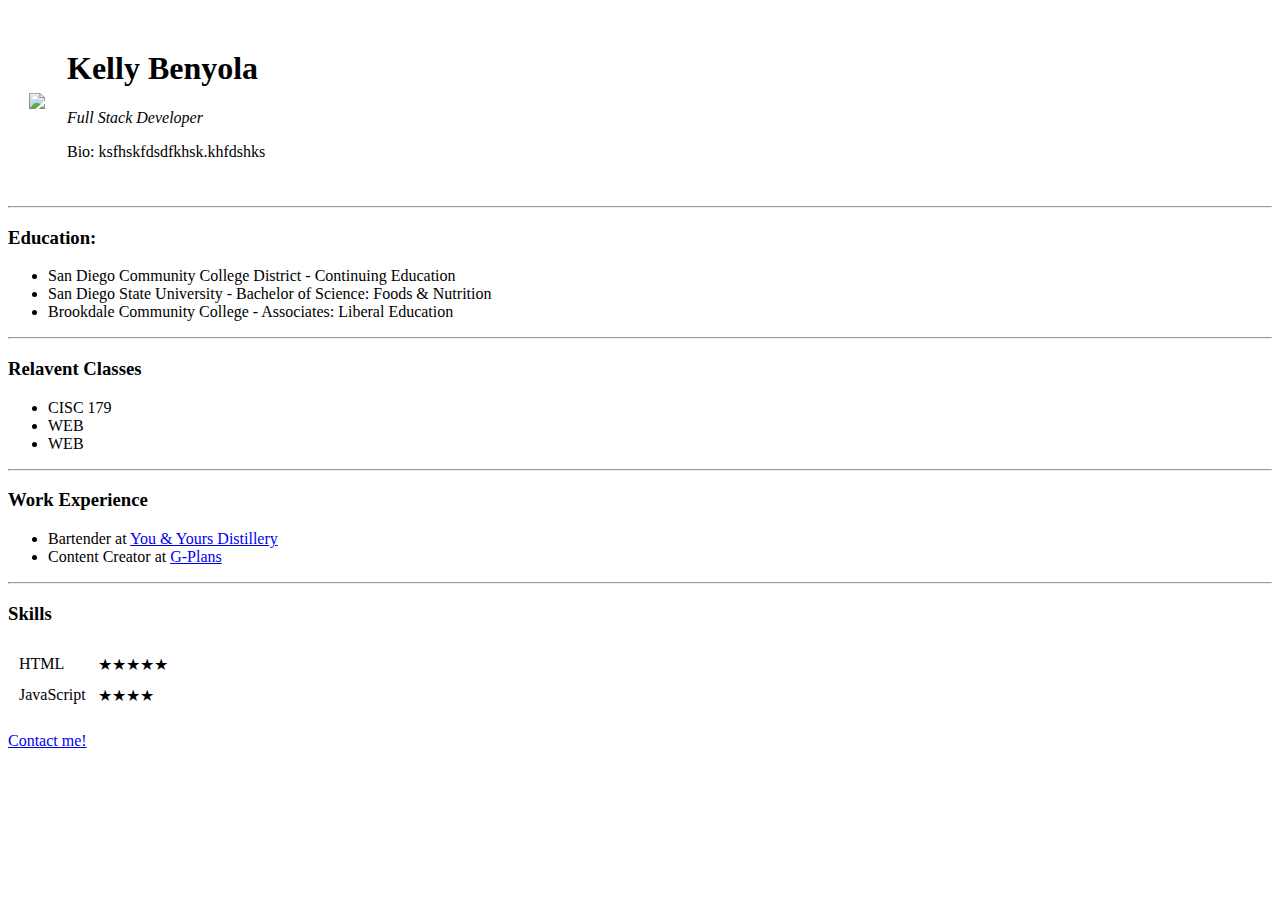
==== index.html @ 0937486e "Add files via upload" ====
<!DOCTYPE html>
<html lang="en">
<head>
  <meta charset="UTF-8">
  <meta name="viewport" content="width=device-width, initial-scale=1.0">
  <meta http-equiv="X-UA-Compatible" content="ie=edge">
  <title>Kelly's Website</title>
</head>
<body>
  <table cellspacing="20">
    <tr>
      <td><img src="/Users/ryanhampton/Desktop/Udemy/Web Development/HTML-Personal-Website/images /kellyLinkedin.jpg"></td>
      <td><h1>Kelly Benyola</h1>
      <p><em>Full Stack Developer</em></p>
      <p>Bio: ksfhskfdsdfkhsk.khfdshks</p></td>
    </tr>
  </table>
  <hr>
  <h3>Education:</h3>
  <ul>
    <li> San Diego Community College District - Continuing Education</li>
    <li>San Diego State University - Bachelor of Science: Foods & Nutrition</li>
    <li>Brookdale Community College - Associates: Liberal Education</li>
  </ul>

  <hr>

  <h3>Relavent Classes</h3>
  <ul>
    <li>CISC 179</li>
    <li>WEB </li>
    <li>WEB</li>
  </ul>

  <hr>

  <h3>Work Experience</h3>
  <ul>
    <li>Bartender at <a href="https://youandyours.com/">You & Yours Distillery</a></li>
    <li>Content Creator at <a href="http://g-plans.com">G-Plans</a></li>
  </ul>

  <hr>

  <h3>Skills</h3>
    <table cellspacing="10">
            <tr>
              <td>HTML</td>
              <td>★★★★★</td>
            </tr>
            <tr>
              <td>JavaScript</td>
              <td>★★★★</td>
            </tr>
    </table>






  <div>
    <p><a href="contact.html">Contact me!</a></p>
  </div>

</body>
</html>
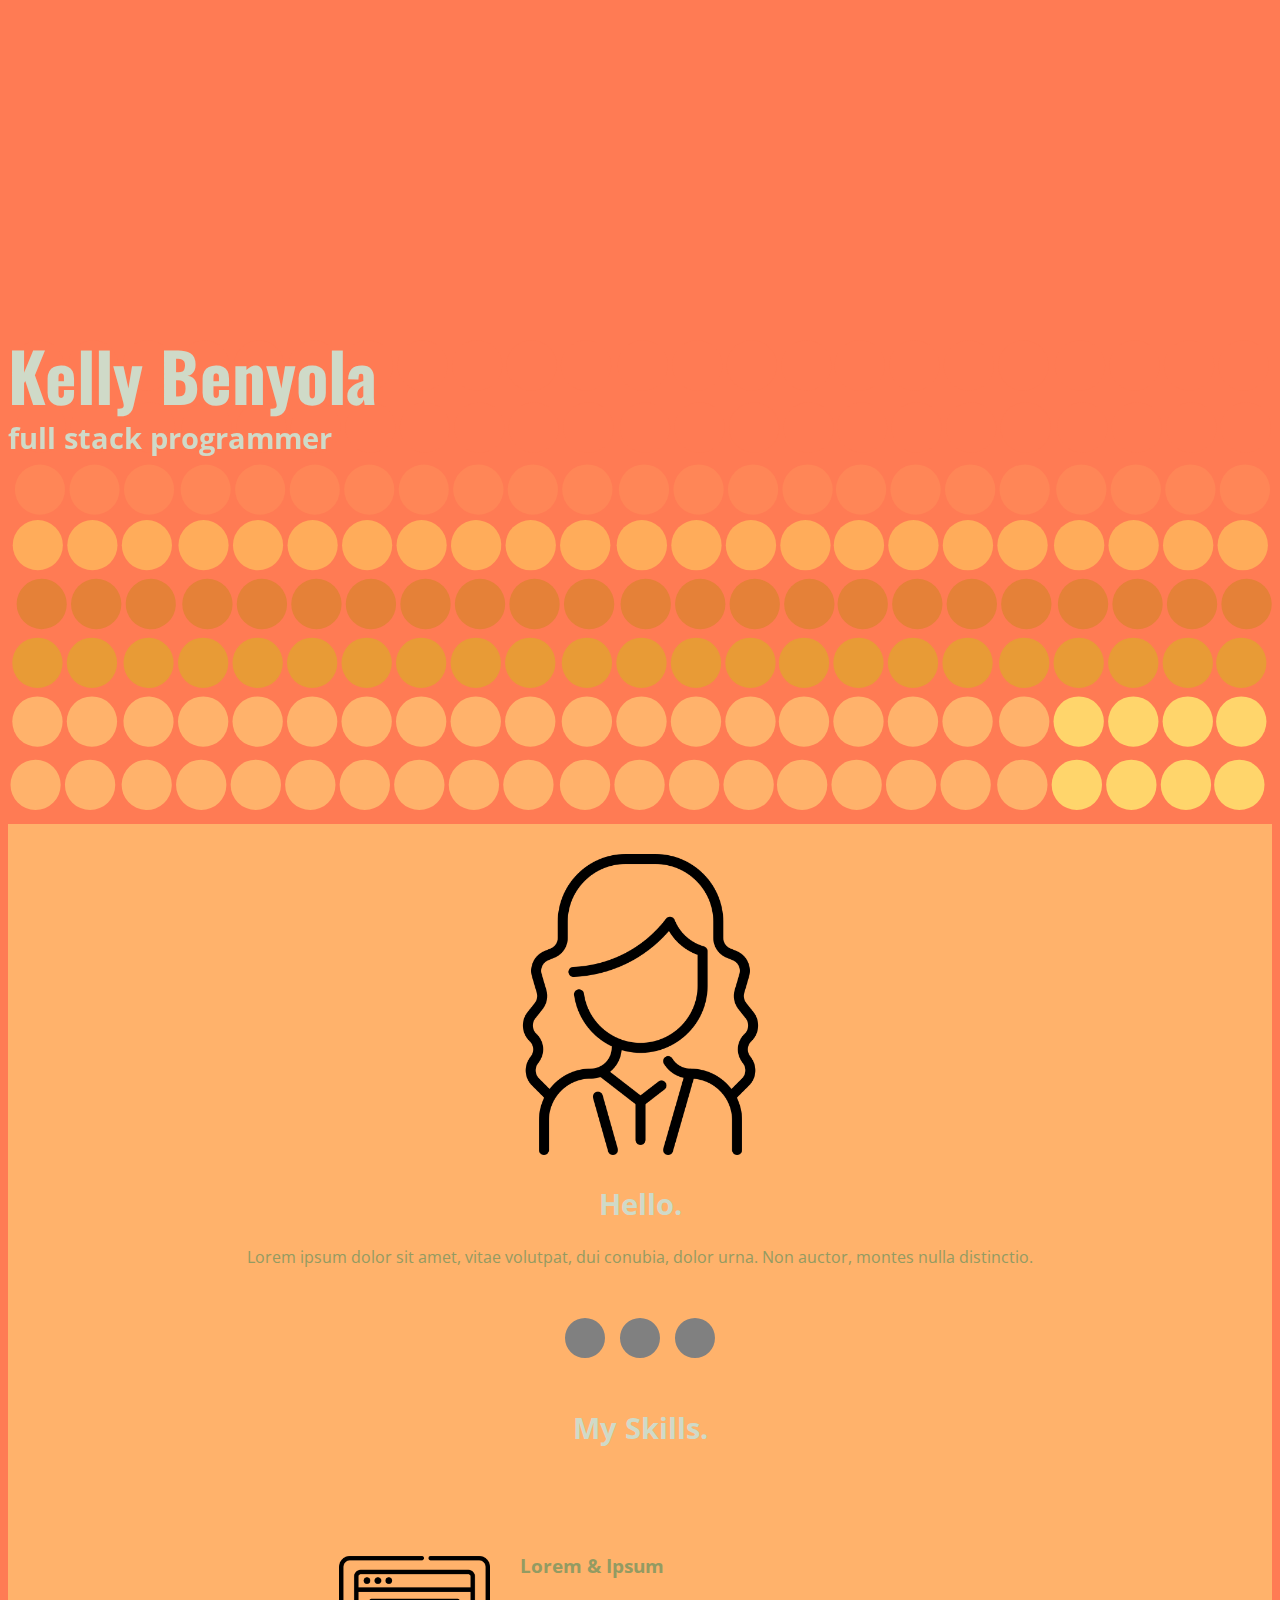
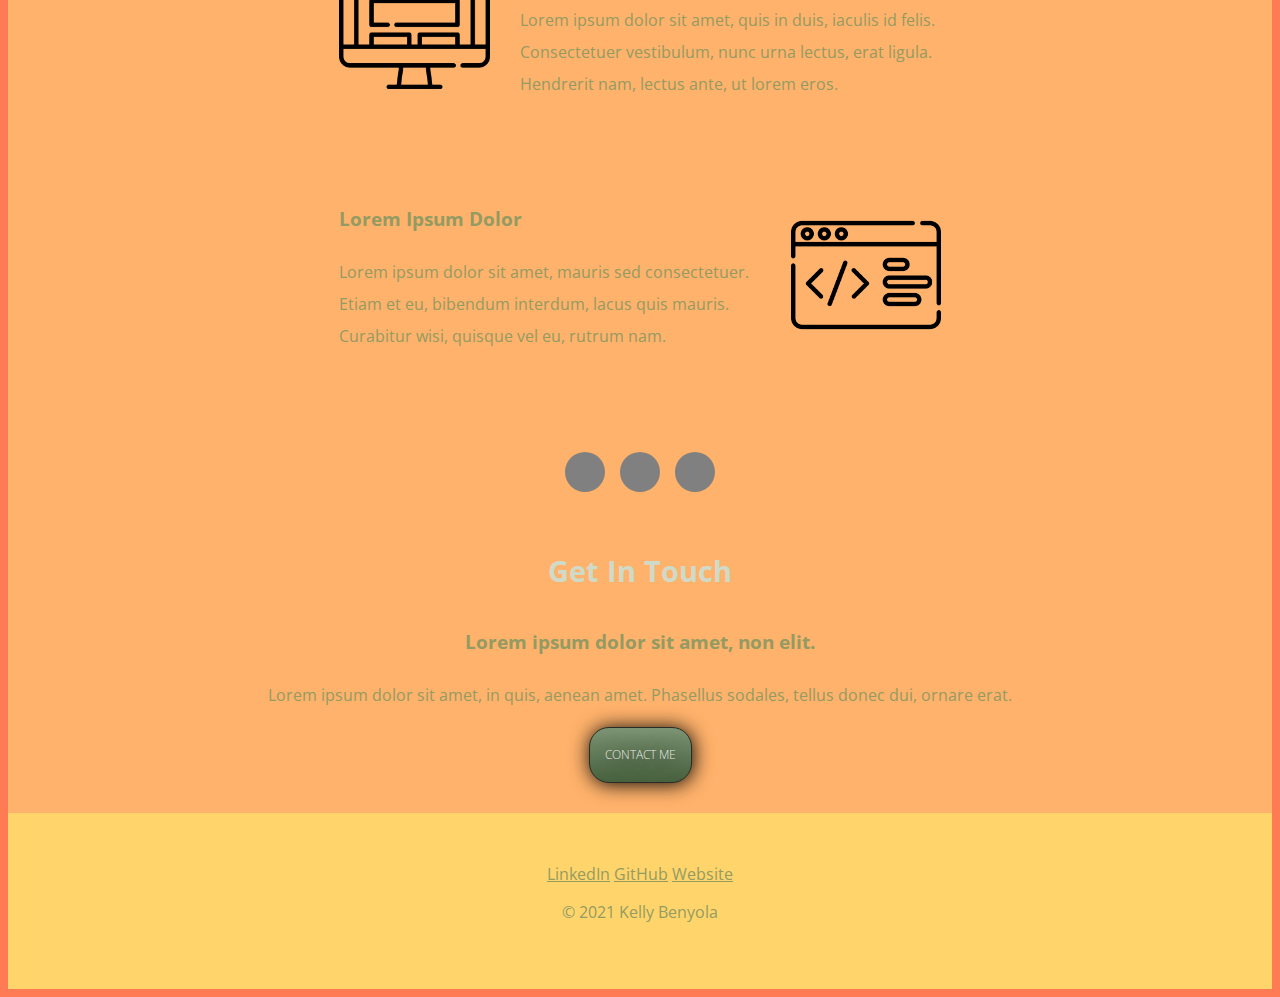
==== commit 747e2fe8: "new cv page" ====
--- a/index.html
+++ b/index.html
@@ -4,63 +4,65 @@
   <meta charset="UTF-8">
   <meta name="viewport" content="width=device-width, initial-scale=1.0">
   <meta http-equiv="X-UA-Compatible" content="ie=edge">
-  <title>Kelly's Website</title>
+  <link rel="preconnect" href="https://fonts.gstatic.com">
+  <link rel="preconnect" href="https://fonts.gstatic.com">
+  <link rel="preconnect" href="https://fonts.gstatic.com">
+  <link rel="preconnect" href="https://fonts.gstatic.com">
+  <link rel="preconnect" href="https://fonts.gstatic.com">
+  <link rel="preconnect" href="https://fonts.gstatic.com">
+  <link href="https://fonts.googleapis.com/css2?family=Libre+Baskerville:ital,wght@0,400;0,700;1,400&family=Open+Sans&family=Oswald:wght@300&family=Sacramento&display=swap" rel="stylesheet">
+  <link rel="stylesheet" href="css/styles.css">
+  <link rel="icon" href="favicon.svg">
+  <title>Kelly Benyola</title>
 </head>
+
 <body>
-  <table cellspacing="20">
-    <tr>
-      <td><img src="/Users/ryanhampton/Desktop/Udemy/Web Development/HTML-Personal-Website/images /kellyLinkedin.jpg"></td>
-      <td><h1>Kelly Benyola</h1>
-      <p><em>Full Stack Developer</em></p>
-      <p>Bio: ksfhskfdsdfkhsk.khfdshks</p></td>
-    </tr>
-  </table>
-  <hr>
-  <h3>Education:</h3>
-  <ul>
-    <li> San Diego Community College District - Continuing Education</li>
-    <li>San Diego State University - Bachelor of Science: Foods & Nutrition</li>
-    <li>Brookdale Community College - Associates: Liberal Education</li>
-  </ul>
 
-  <hr>
+  <div class="top-container">
+    <h1 class="name">Kelly Benyola</h1>
+    <h2 class="pro">full stack programmer</h2>
+    <img class="mountain" src="images/circles.svg" alt="cartoon mountain">
+    <!-- <img class="mountain2" src="images/squares.png" alt="cartoon mountain">
+    <img class="mountain3" src="images/squares.png" alt="cartoon mountain"> -->
 
-  <h3>Relavent Classes</h3>
-  <ul>
-    <li>CISC 179</li>
-    <li>WEB </li>
-    <li>WEB</li>
-  </ul>
+  </div>
 
-  <hr>
-
-  <h3>Work Experience</h3>
-  <ul>
-    <li>Bartender at <a href="https://youandyours.com/">You & Yours Distillery</a></li>
-    <li>Content Creator at <a href="http://g-plans.com">G-Plans</a></li>
-  </ul>
-
-  <hr>
-
-  <h3>Skills</h3>
-    <table cellspacing="10">
-            <tr>
-              <td>HTML</td>
-              <td>★★★★★</td>
-            </tr>
-            <tr>
-              <td>JavaScript</td>
-              <td>★★★★</td>
-            </tr>
-    </table>
+  <div class="middle-container">
+    <div class="profile">
+      <img class="profile-image" src="images/woman.png" alt="cartoon outline of a woman">
+      <h2>Hello.</h2>
+      <p>Lorem ipsum dolor sit amet, vitae volutpat, dui conubia, dolor urna. Non auctor, montes nulla distinctio.</p>
+    </div>
+    <hr>
+    <div class="skills">
+      <h2>My Skills.</h2>
+      <div class="skill-row">
+        <img class="computer-image" src="images/computer2.png" alt="cartoon outline of a computer">
+        <h3>Lorem & Ipsum</h3>
+        <p>Lorem ipsum dolor sit amet, quis in duis, iaculis id felis. Consectetuer vestibulum, nunc urna lectus, erat ligula. Hendrerit nam, lectus ante, ut lorem eros.</p>
+      </div>
+      <div class="skill-row">
+        <img class="code-image" src="images/code.png" alt="cartoon outline of a webpage">
+        <h3>Lorem Ipsum Dolor</h3>
+        <p>Lorem ipsum dolor sit amet, mauris sed consectetuer. Etiam et eu, bibendum interdum, lacus quis mauris. Curabitur wisi, quisque vel eu, rutrum nam.</p>
+      </div>
+    </div>
+    <hr>
+    <div class="contact-me">
+      <h2>Get In Touch</h2>
+      <h3>Lorem ipsum dolor sit amet, non elit.</h3>
+      <p>Lorem ipsum dolor sit amet, in quis, aenean amet. Phasellus sodales, tellus donec dui, ornare erat.</p>
+      <a href="mailto:kellybenyola@gmail.com" class="contact-button">CONTACT ME</a>
+      <!-- <a class="btn" href="mailto:kellybenyola@gmail.com">CONTACT ME</a> -->
+    </div>
+  </div>
 
 
-
-
-
-
-  <div>
-    <p><a href="contact.html">Contact me!</a></p>
+  <div class="bottom-container">
+    <a class="footer-link" href="https://www.linkedin.com/in/kellybenyola/">LinkedIn</a>
+    <a class="footer-link" href="https://github.com/kellybenyola">GitHub</a>
+    <a class="footer-link" href="https://www.appbrewery.co/">Website</a>
+    <p>© 2021 Kelly Benyola</p>
   </div>
 
 </body>
--- a/css/styles.css
+++ b/css/styles.css
@@ -0,0 +1,119 @@
+a{
+  color: #939b62;
+
+}
+body{
+  background-color: #ff7b54;
+  text-align: center;
+  font-family: 'Open Sans', sans-serif;
+  color: #7c9473;
+  font-size: 16px;
+
+}
+
+h1{
+  font-family: 'Oswald', sans-serif;
+  color: #cfdac8;
+  font-size: 4.2rem;
+  margin: 10px auto 0.5px auto;
+  line-height: 0.5;
+}
+h2{
+  color: #cfdac8;
+  font-size: 1.8rem;
+  font-family: 'Open Sans', sans-serif;
+}
+h3{
+  color:#939b62;
+
+}
+
+hr{
+  border: none;
+  border-top: 40px dotted ;
+  width: 150px;
+  margin:50px auto 50px auto;
+}
+
+p{
+  color: #939b62;
+}
+.name{
+  position: fixed;
+  margin: 250px 300px auto 0;
+}
+.pro{
+  position: fixed;
+  margin: 310px 300px auto 0;
+}
+.top-container{
+  background-color: #ff7b54;
+  padding-top: 100px;
+  position: relative;
+}
+.mountain{
+width: 100%;
+}
+
+
+.middle-container{
+  background-color: #ffb26b;
+  padding: 30px;
+  margin-top: 0;
+}
+.bottom-container{
+  background-color: #ffd56b;
+  padding: 50px;
+
+}
+
+.skill-row{
+  width: 50%;
+  margin: 100px auto;
+  text-align: left;
+  line-height: 2;
+}
+
+.profile-image{
+  width: 25%;
+}
+.computer-image{
+  width: 25%;
+  float: left;
+  margin-right: 30px;
+}
+.code-image{
+  width: 25%;
+  float: right;
+  margin-left: 30px;
+}
+
+.contact-me{
+  line-height: 2;
+}
+
+.contact-button {
+   background: #7C9473;
+   background-image: -webkit-linear-gradient(top, #7C9473, #47603D);
+   background-image: -moz-linear-gradient(top, #7C9473, #47603D);
+   background-image: -ms-linear-gradient(top, #7C9473, #47603D);
+   background-image: -o-linear-gradient(top, #7C9473, #47603D);
+   background-image: -webkit-gradient(to bottom, #7C9473, #47603D);
+   -webkit-border-radius: 20px;
+   -moz-border-radius: 20px;
+   border-radius: 20px;
+   color: #E8EAE6;
+   font-family: Open Sans;
+   font-size: 12px;
+   font-weight: 100;
+   padding: 15px;
+   -webkit-box-shadow: 1px 1px 20px 0 #000000;
+   -moz-box-shadow: 1px 1px 20px 0 #000000;
+   box-shadow: 1px 1px 20px 0 #000000;
+   text-shadow: 1px 1px 20px #000000;
+   border: solid #282D27 1px;
+   text-decoration: none;
+   display: inline-block;
+   cursor: pointer;
+   text-align: center;
+}
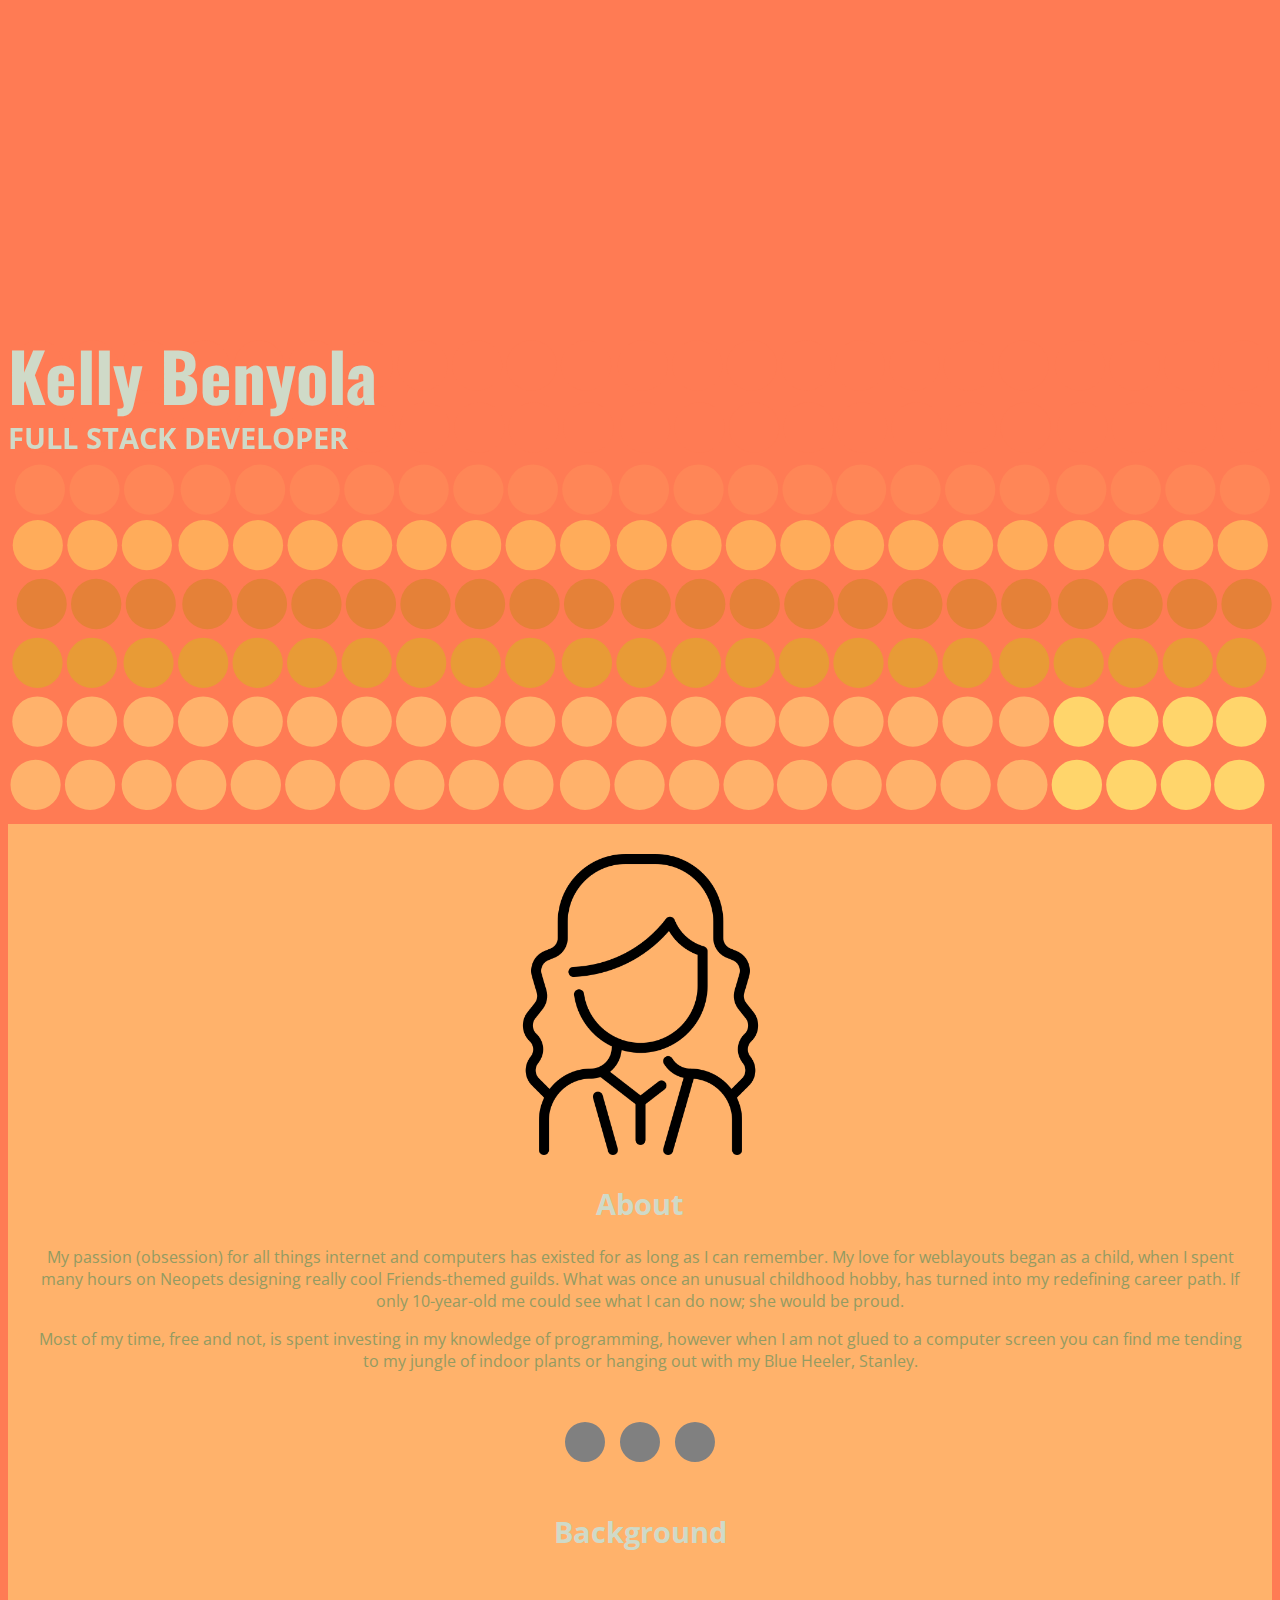
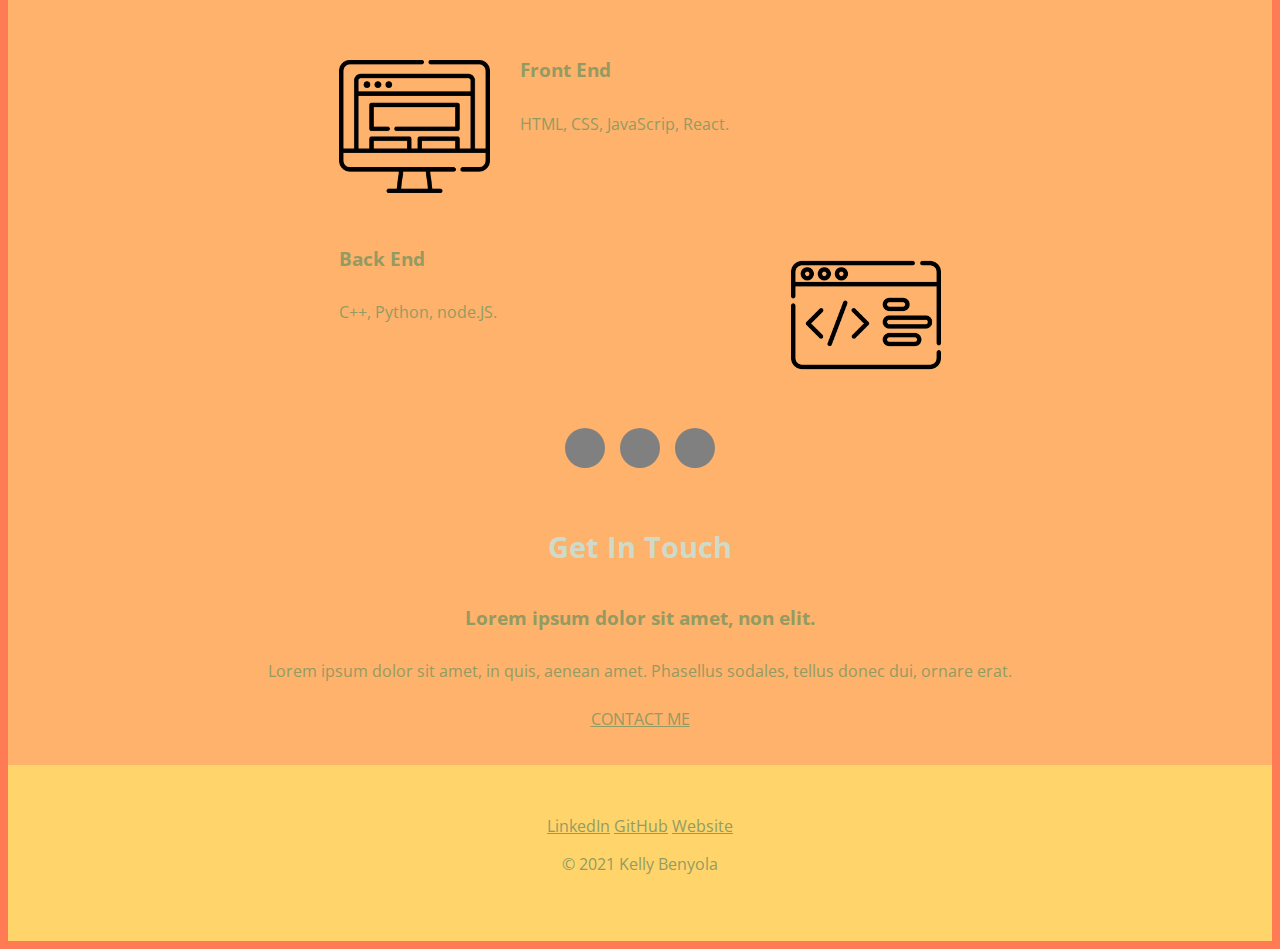
==== commit 04bc5444: "Add files via upload" ====
--- a/index.html
+++ b/index.html
@@ -17,42 +17,50 @@
 </head>
 
 <body>
+  <!-- <div class="nav">
+
+  </div> -->
 
   <div class="top-container">
     <h1 class="name">Kelly Benyola</h1>
-    <h2 class="pro">full stack programmer</h2>
-    <img class="mountain" src="images/circles.svg" alt="cartoon mountain">
-    <!-- <img class="mountain2" src="images/squares.png" alt="cartoon mountain">
-    <img class="mountain3" src="images/squares.png" alt="cartoon mountain"> -->
+    <h2 class="pro">FULL STACK DEVELOPER</h2>
+    <img class="circles" src="images/circles.svg" alt="gradient of circles">
 
   </div>
 
   <div class="middle-container">
     <div class="profile">
       <img class="profile-image" src="images/woman.png" alt="cartoon outline of a woman">
-      <h2>Hello.</h2>
-      <p>Lorem ipsum dolor sit amet, vitae volutpat, dui conubia, dolor urna. Non auctor, montes nulla distinctio.</p>
+      <h2 class="about">About</h2>
+      <p class="intro">My passion (obsession) for all things internet and computers has existed for as long as I can remember.
+        My love for weblayouts began as a child, when I spent many hours on Neopets designing really cool Friends-themed guilds. What
+      was once an unusual childhood hobby, has turned into my redefining career path. If only 10-year-old me could see what
+    I can do now; she would be proud. </p>
+      <p class="intro">
+        Most of my time, free and not, is spent investing in my knowledge of programming, however when I am not glued to a computer
+        screen you can find me tending to my jungle of indoor plants or hanging out with my Blue Heeler, Stanley.
+        </p>
     </div>
     <hr>
     <div class="skills">
-      <h2>My Skills.</h2>
+      <h2>Background</h2>
       <div class="skill-row">
         <img class="computer-image" src="images/computer2.png" alt="cartoon outline of a computer">
-        <h3>Lorem & Ipsum</h3>
-        <p>Lorem ipsum dolor sit amet, quis in duis, iaculis id felis. Consectetuer vestibulum, nunc urna lectus, erat ligula. Hendrerit nam, lectus ante, ut lorem eros.</p>
+        <h3>Front End</h3>
+        <p>HTML, CSS, JavaScrip, React.</p>
       </div>
       <div class="skill-row">
         <img class="code-image" src="images/code.png" alt="cartoon outline of a webpage">
-        <h3>Lorem Ipsum Dolor</h3>
-        <p>Lorem ipsum dolor sit amet, mauris sed consectetuer. Etiam et eu, bibendum interdum, lacus quis mauris. Curabitur wisi, quisque vel eu, rutrum nam.</p>
+        <h3>Back End</h3>
+        <p>C++, Python, node.JS. </p>
       </div>
     </div>
     <hr>
     <div class="contact-me">
       <h2>Get In Touch</h2>
       <h3>Lorem ipsum dolor sit amet, non elit.</h3>
-      <p>Lorem ipsum dolor sit amet, in quis, aenean amet. Phasellus sodales, tellus donec dui, ornare erat.</p>
-      <a href="mailto:kellybenyola@gmail.com" class="contact-button">CONTACT ME</a>
+      <p class="contact">Lorem ipsum dolor sit amet, in quis, aenean amet. Phasellus sodales, tellus donec dui, ornare erat.</p>
+      <a href="mailto:kellybenyola@gmail.com" class="btn">CONTACT ME</a>
       <!-- <a class="btn" href="mailto:kellybenyola@gmail.com">CONTACT ME</a> -->
     </div>
   </div>
@@ -62,7 +70,7 @@
     <a class="footer-link" href="https://www.linkedin.com/in/kellybenyola/">LinkedIn</a>
     <a class="footer-link" href="https://github.com/kellybenyola">GitHub</a>
     <a class="footer-link" href="https://www.appbrewery.co/">Website</a>
-    <p>© 2021 Kelly Benyola</p>
+    <p class="copyright">© 2021 Kelly Benyola</p>
   </div>
 
 </body>
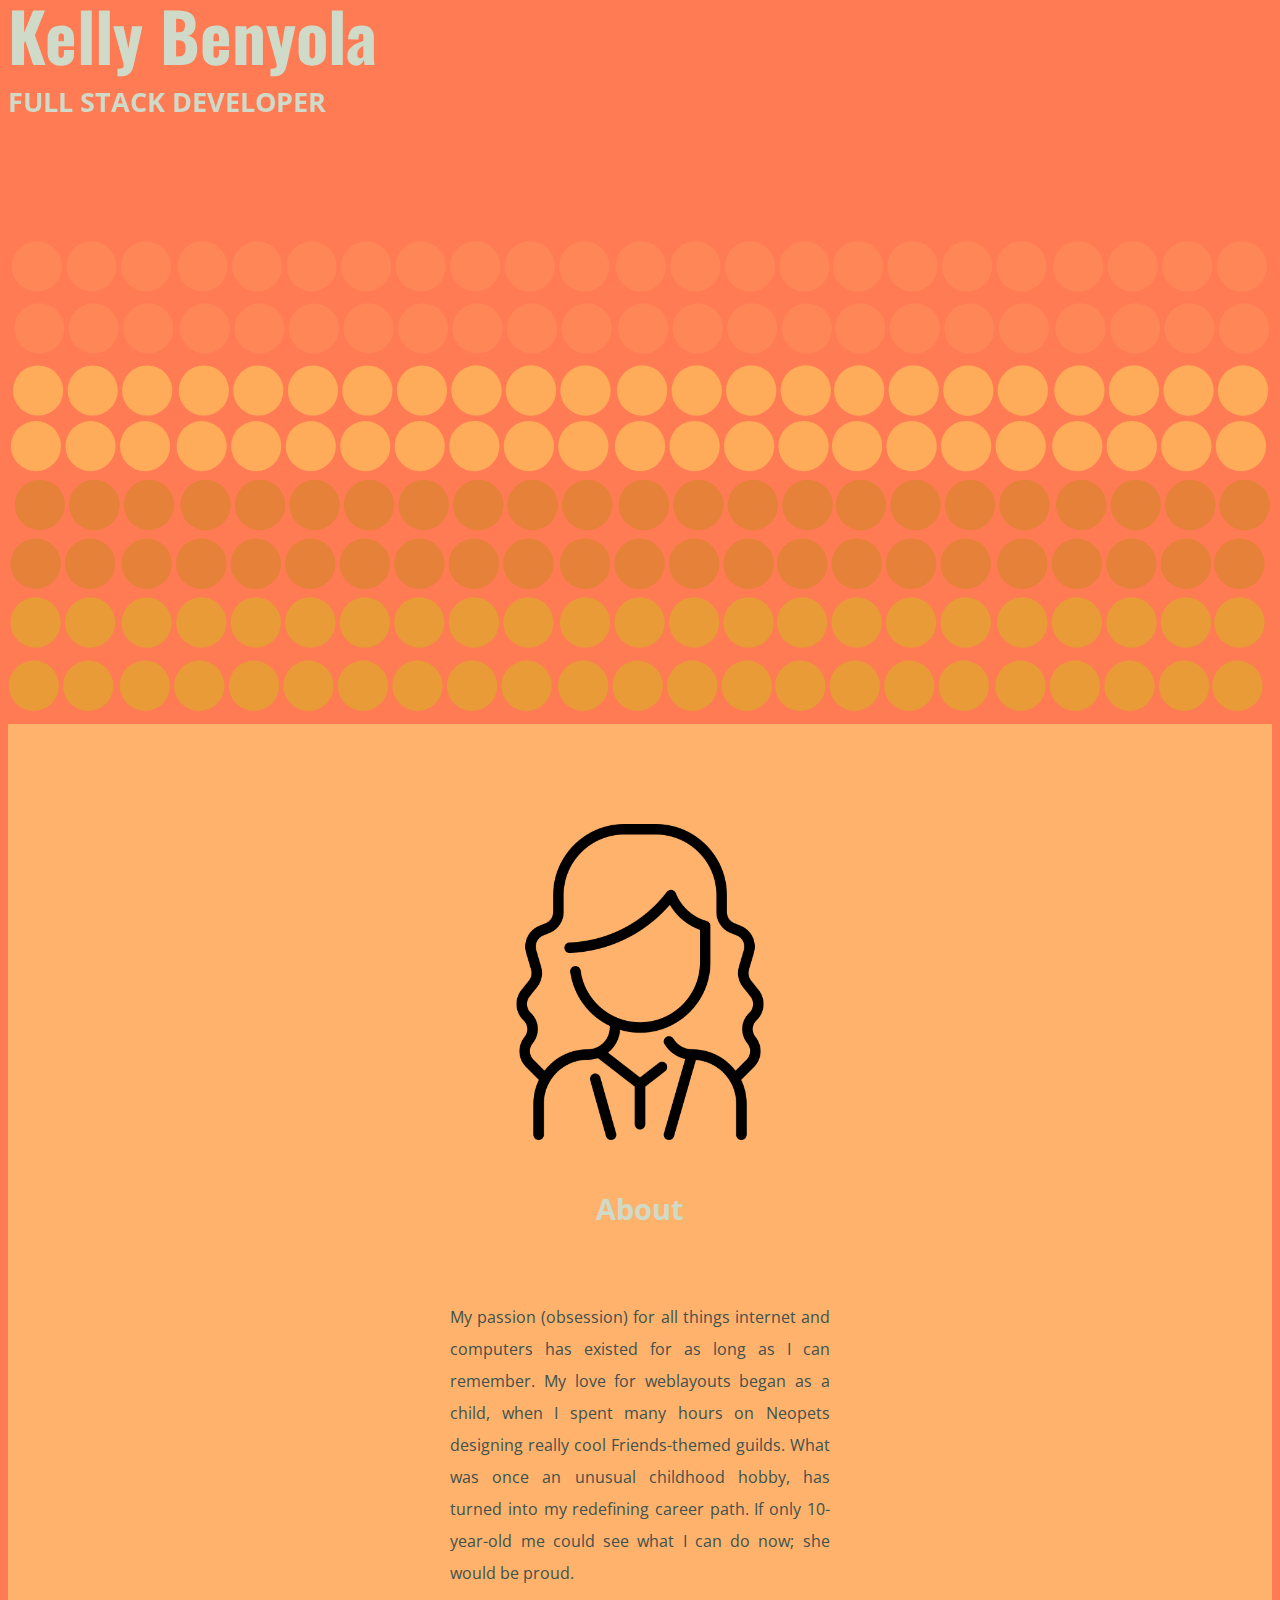
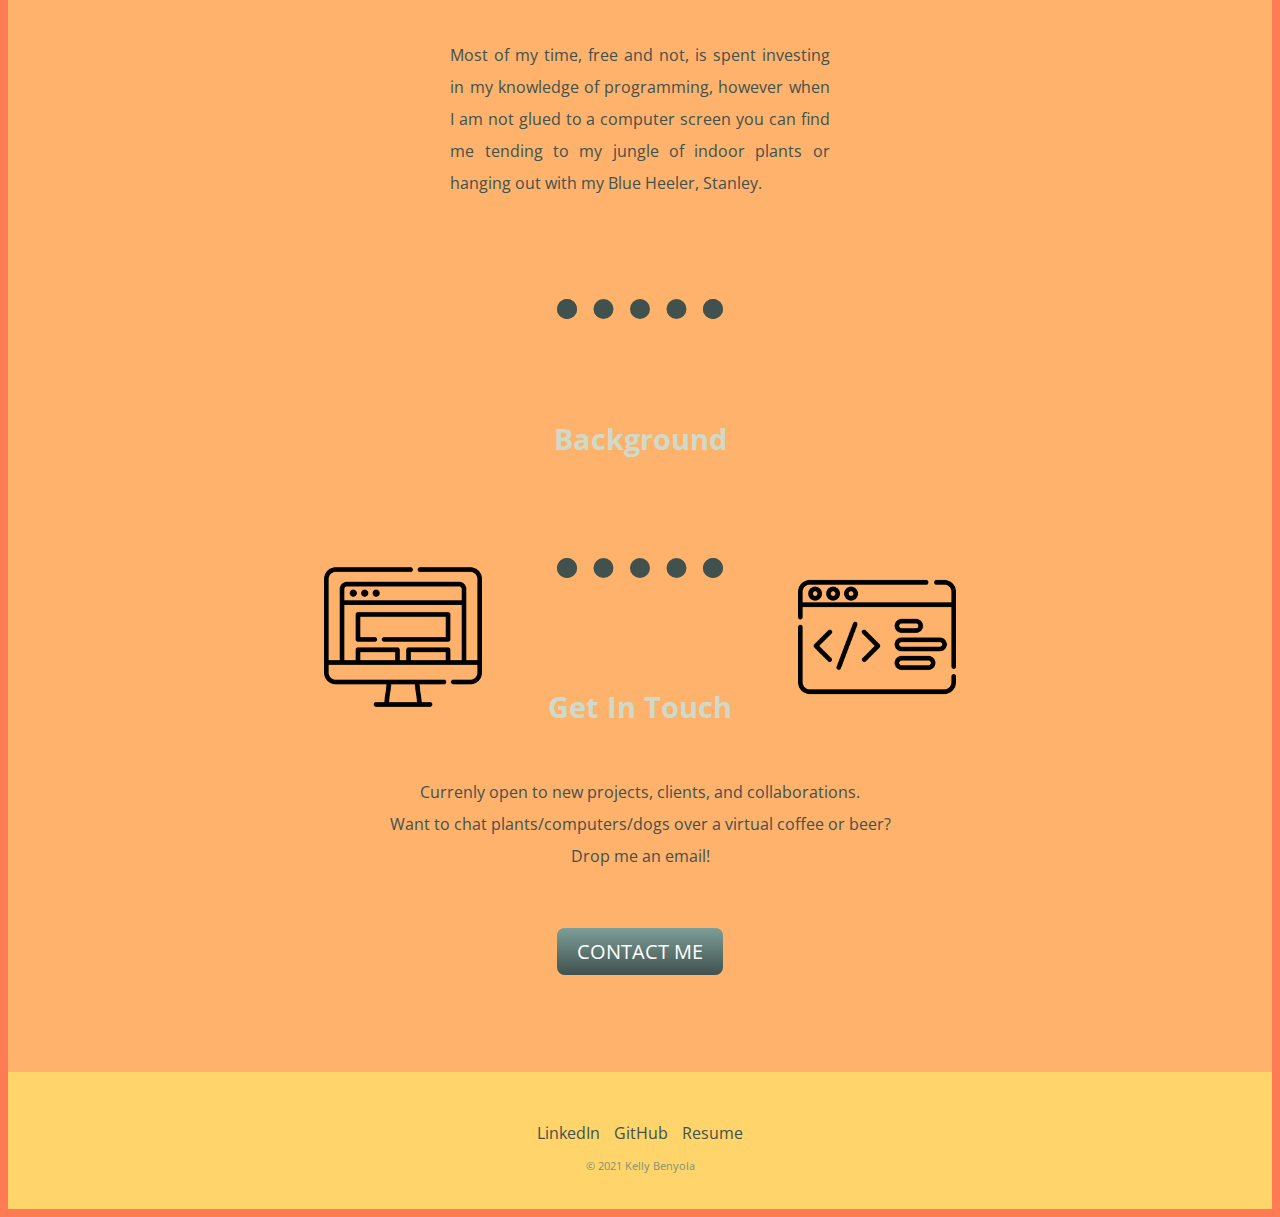
==== commit ace95259: "Add files via upload" ====
--- a/index.html
+++ b/index.html
@@ -46,20 +46,21 @@
       <h2>Background</h2>
       <div class="skill-row">
         <img class="computer-image" src="images/computer2.png" alt="cartoon outline of a computer">
-        <h3>Front End</h3>
-        <p>HTML, CSS, JavaScrip, React.</p>
+        <h3></h3>
+        <p></p>
       </div>
       <div class="skill-row">
         <img class="code-image" src="images/code.png" alt="cartoon outline of a webpage">
-        <h3>Back End</h3>
-        <p>C++, Python, node.JS. </p>
+        <h3></h3>
+        <p></p>
       </div>
     </div>
     <hr>
     <div class="contact-me">
       <h2>Get In Touch</h2>
-      <h3>Lorem ipsum dolor sit amet, non elit.</h3>
-      <p class="contact">Lorem ipsum dolor sit amet, in quis, aenean amet. Phasellus sodales, tellus donec dui, ornare erat.</p>
+      <h3></h3>
+      <p class="contact">Currenly open to new projects, clients, and collaborations.<br>
+        Want to chat plants/computers/dogs over a virtual coffee or beer? <br>Drop me an email!</p>
       <a href="mailto:kellybenyola@gmail.com" class="btn">CONTACT ME</a>
       <!-- <a class="btn" href="mailto:kellybenyola@gmail.com">CONTACT ME</a> -->
     </div>
@@ -69,7 +70,7 @@
   <div class="bottom-container">
     <a class="footer-link" href="https://www.linkedin.com/in/kellybenyola/">LinkedIn</a>
     <a class="footer-link" href="https://github.com/kellybenyola">GitHub</a>
-    <a class="footer-link" href="https://www.appbrewery.co/">Website</a>
+    <a class="footer-link" href="KBenyola_Resume.pdf">Resume</a>
     <p class="copyright">© 2021 Kelly Benyola</p>
   </div>
 
--- a/css/styles.css
+++ b/css/styles.css
@@ -1,12 +1,16 @@
 a{
-  color: #939b62;
-
+  color: #40514E;
+  margin: 10px 5px;
+  text-decoration: none;
+}
+a:hover{
+  color: #cfdac8;
 }
 body{
   background-color: #ff7b54;
   text-align: center;
   font-family: 'Open Sans', sans-serif;
-  color: #7c9473;
+  color: #40514E;
   font-size: 16px;
 
 }
@@ -15,7 +19,6 @@
   font-family: 'Oswald', sans-serif;
   color: #cfdac8;
   font-size: 4.2rem;
-  margin: 10px auto 0.5px auto;
   line-height: 0.5;
 }
 h2{
@@ -24,46 +27,62 @@
   font-family: 'Open Sans', sans-serif;
 }
 h3{
-  color:#939b62;
+  color:#40514E;
 
 }
 
 hr{
-  border: none;
-  border-top: 40px dotted ;
-  width: 150px;
-  margin:50px auto 50px auto;
+  border: dotted #40514E 20px;
+  border-bottom: none;
+  width: 10%;
+  margin:100px auto;
 }
 
 p{
-  color: #939b62;
+  color: #40514E;
+  line-height: 2;
 }
+
 .name{
   position: fixed;
-  margin: 250px 300px auto 0;
+  margin-top: 10px;
+
 }
 .pro{
   position: fixed;
-  margin: 310px 300px auto 0;
+  margin: 75px 300px 12px 0;
+  font-size: 1.7rem;
+}
+
+.circles{
+width: 100%;
+}
+
+.intro{
+  width: 30%;
+  margin: auto;
+  padding-top: 50px;
+  text-align: justify;
+}
+.contact{
+  width: 40%;
+  margin: 40px auto 60px;
 }
 .top-container{
   background-color: #ff7b54;
-  padding-top: 100px;
   position: relative;
-}
-.mountain{
-width: 100%;
 }
 
 
 .middle-container{
   background-color: #ffb26b;
-  padding: 30px;
-  margin-top: 0;
+  /* padding: 30px; */
+  padding: 100px 0;
 }
 .bottom-container{
   background-color: #ffd56b;
-  padding: 50px;
+  padding: 50px 0 20px;
+
 
 }
 
@@ -71,11 +90,11 @@
   width: 50%;
   margin: 100px auto;
   text-align: left;
-  line-height: 2;
 }
 
 .profile-image{
   width: 25%;
+  padding-bottom: 20px;
 }
 .computer-image{
   width: 25%;
@@ -92,28 +111,34 @@
   line-height: 2;
 }
 
-.contact-button {
-   background: #7C9473;
-   background-image: -webkit-linear-gradient(top, #7C9473, #47603D);
-   background-image: -moz-linear-gradient(top, #7C9473, #47603D);
-   background-image: -ms-linear-gradient(top, #7C9473, #47603D);
-   background-image: -o-linear-gradient(top, #7C9473, #47603D);
-   background-image: -webkit-gradient(to bottom, #7C9473, #47603D);
-   -webkit-border-radius: 20px;
-   -moz-border-radius: 20px;
-   border-radius: 20px;
-   color: #E8EAE6;
-   font-family: Open Sans;
-   font-size: 12px;
-   font-weight: 100;
-   padding: 15px;
-   -webkit-box-shadow: 1px 1px 20px 0 #000000;
-   -moz-box-shadow: 1px 1px 20px 0 #000000;
-   box-shadow: 1px 1px 20px 0 #000000;
-   text-shadow: 1px 1px 20px #000000;
-   border: solid #282D27 1px;
-   text-decoration: none;
-   display: inline-block;
-   cursor: pointer;
-   text-align: center;
+.btn {
+  background: #7e9e98;
+  background-image: -webkit-linear-gradient(top, #7e9e98, #40514E);
+  background-image: -moz-linear-gradient(top, #7e9e98, #40514E);
+  background-image: -ms-linear-gradient(top, #7e9e98, #40514E);
+  background-image: -o-linear-gradient(top, #7e9e98, #40514E);
+  background-image: linear-gradient(to bottom, #7e9e98, #40514E);
+  -webkit-border-radius: 8;
+  -moz-border-radius: 8;
+  border-radius: 8px;
+  font-family: 'Open Sans', sans-serif;
+  color: #ffffff;
+  font-size: 20px;
+  padding: 10px 20px 10px 20px;
+  text-decoration: none;
 }
+
+.btn:hover {
+  background: #edf0ef;
+  background-image: -webkit-linear-gradient(top, #edf0ef, #363c40);
+  background-image: -moz-linear-gradient(top, #edf0ef, #363c40);
+  background-image: -ms-linear-gradient(top, #edf0ef, #363c40);
+  background-image: -o-linear-gradient(top, #edf0ef, #363c40);
+  background-image: linear-gradient(to bottom, #edf0ef, #363c40);
+  text-decoration: none;
+}
+
+.copyright{
+  color: #7c9473;
+  font-size: .7rem;
+}
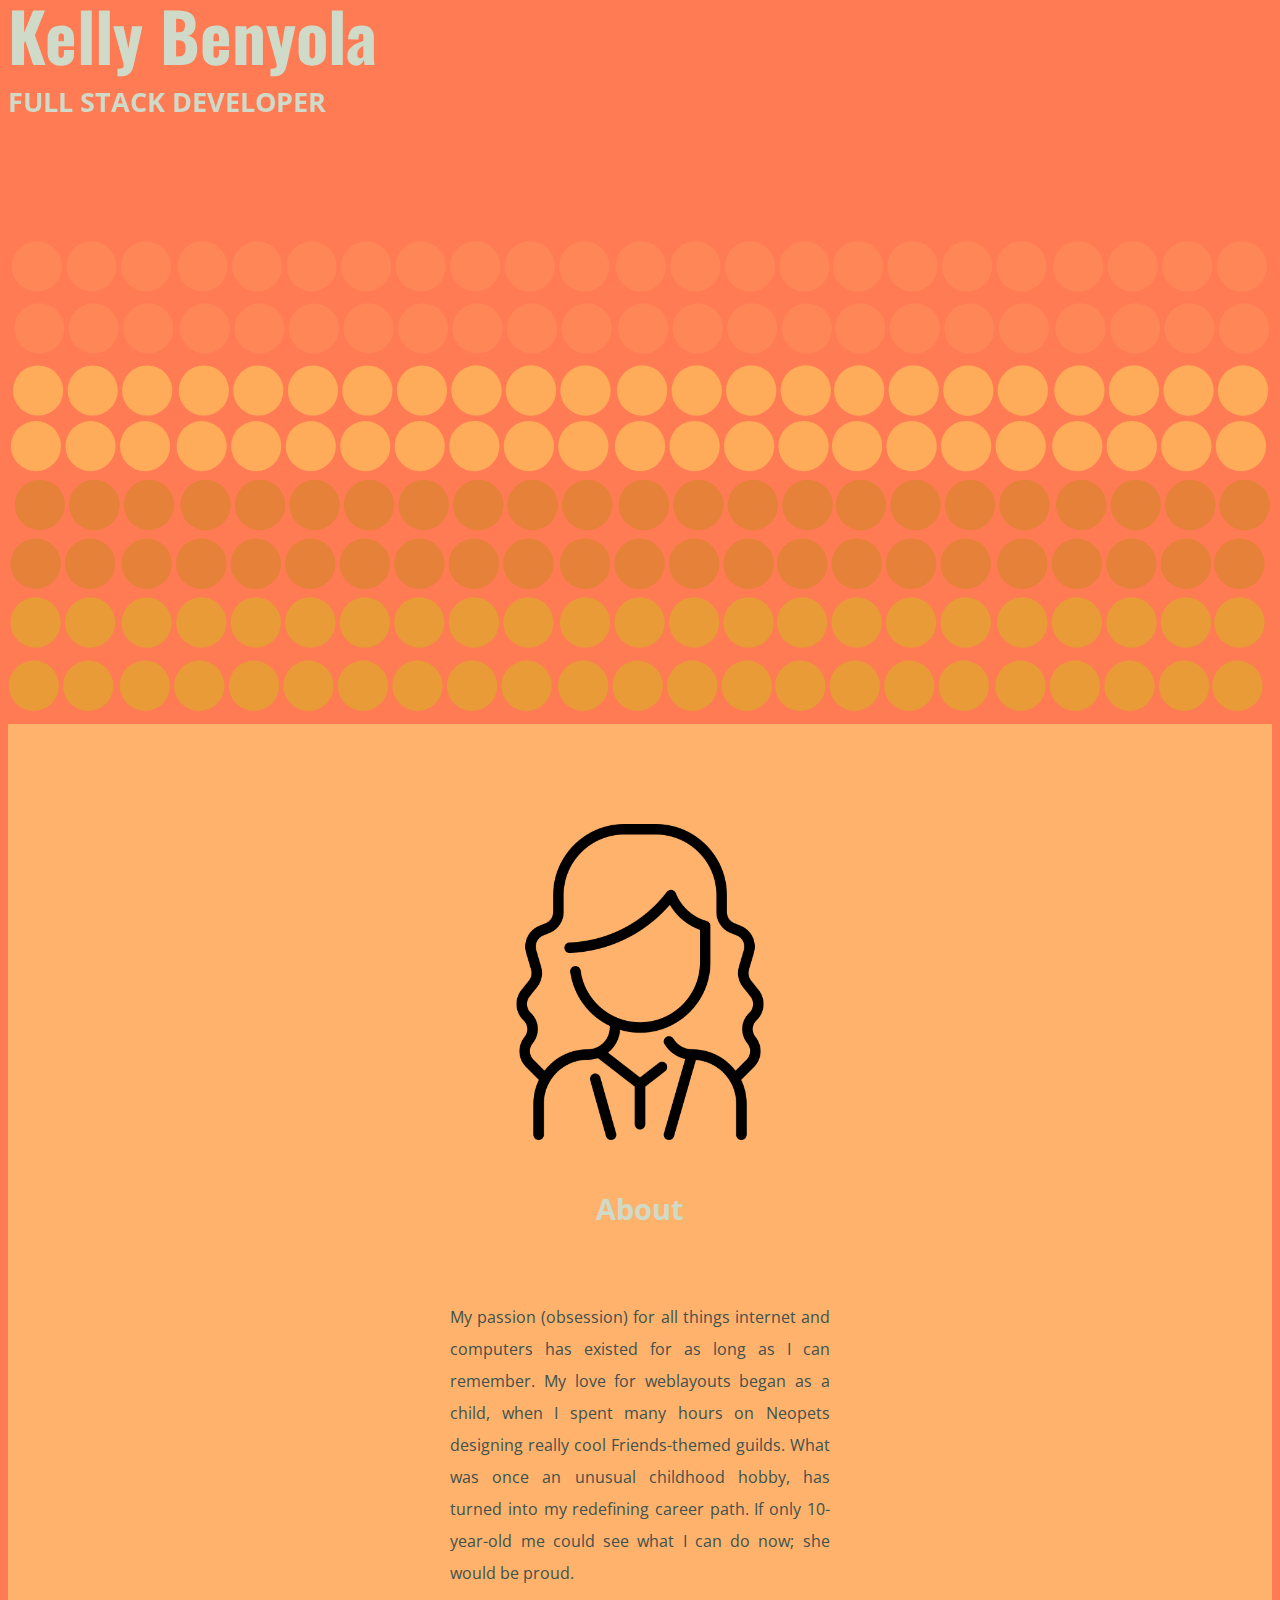
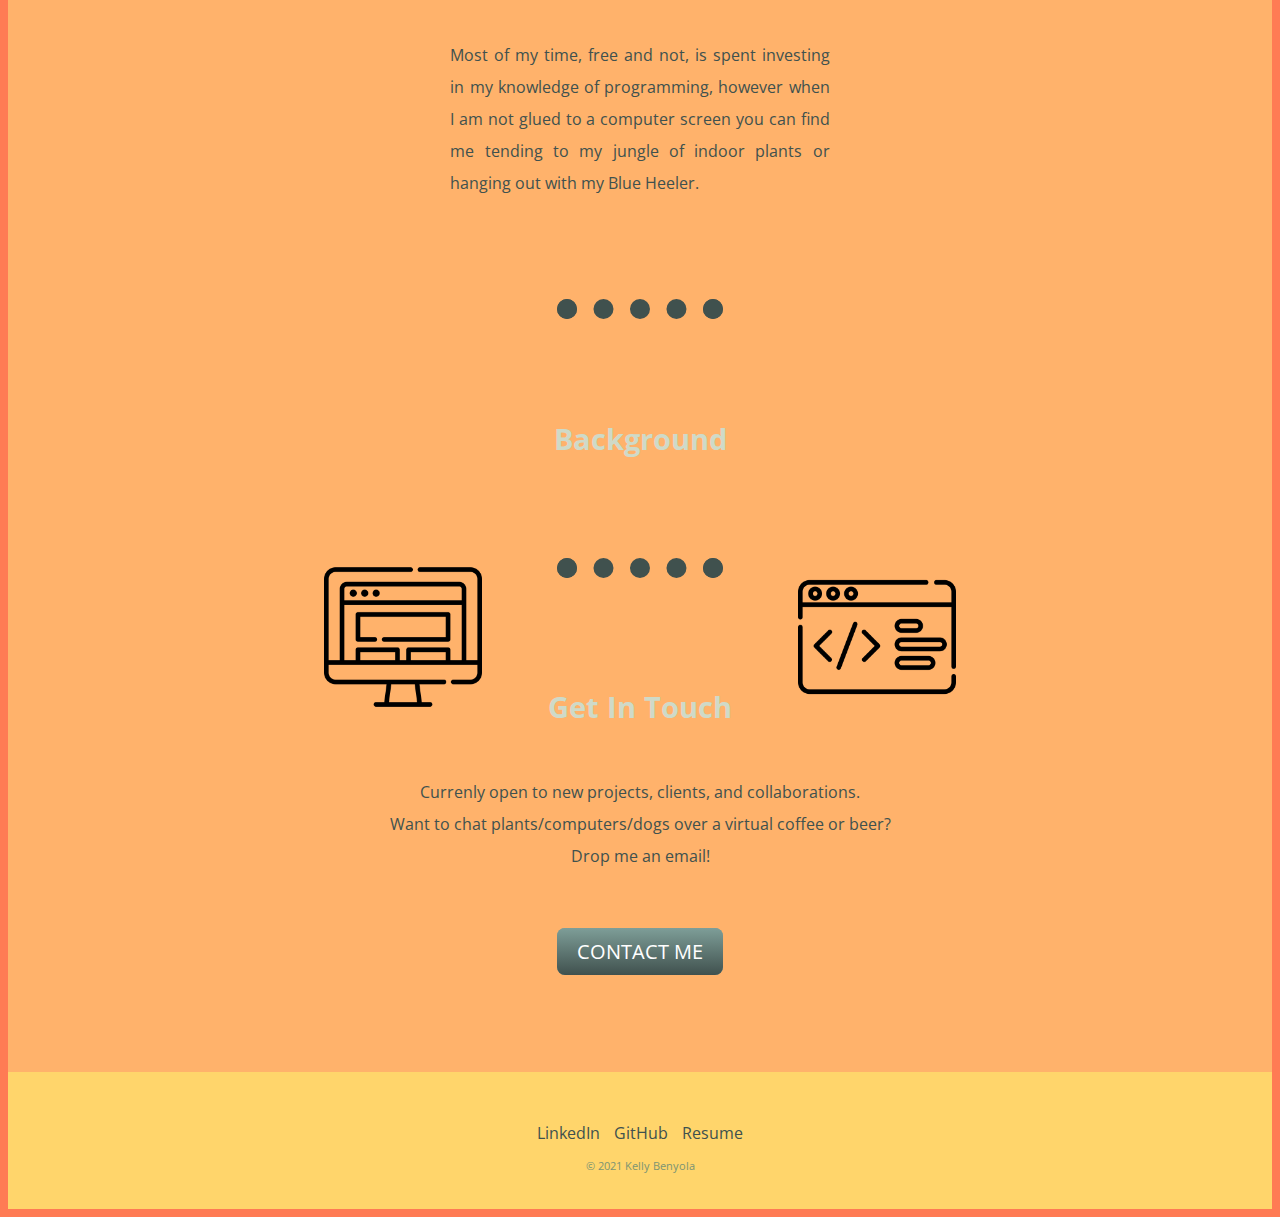
==== commit 0074bca4: "Update index.html" ====
--- a/index.html
+++ b/index.html
@@ -38,7 +38,7 @@
     I can do now; she would be proud. </p>
       <p class="intro">
         Most of my time, free and not, is spent investing in my knowledge of programming, however when I am not glued to a computer
-        screen you can find me tending to my jungle of indoor plants or hanging out with my Blue Heeler, Stanley.
+        screen you can find me tending to my jungle of indoor plants or hanging out with my Blue Heeler.
         </p>
     </div>
     <hr>
